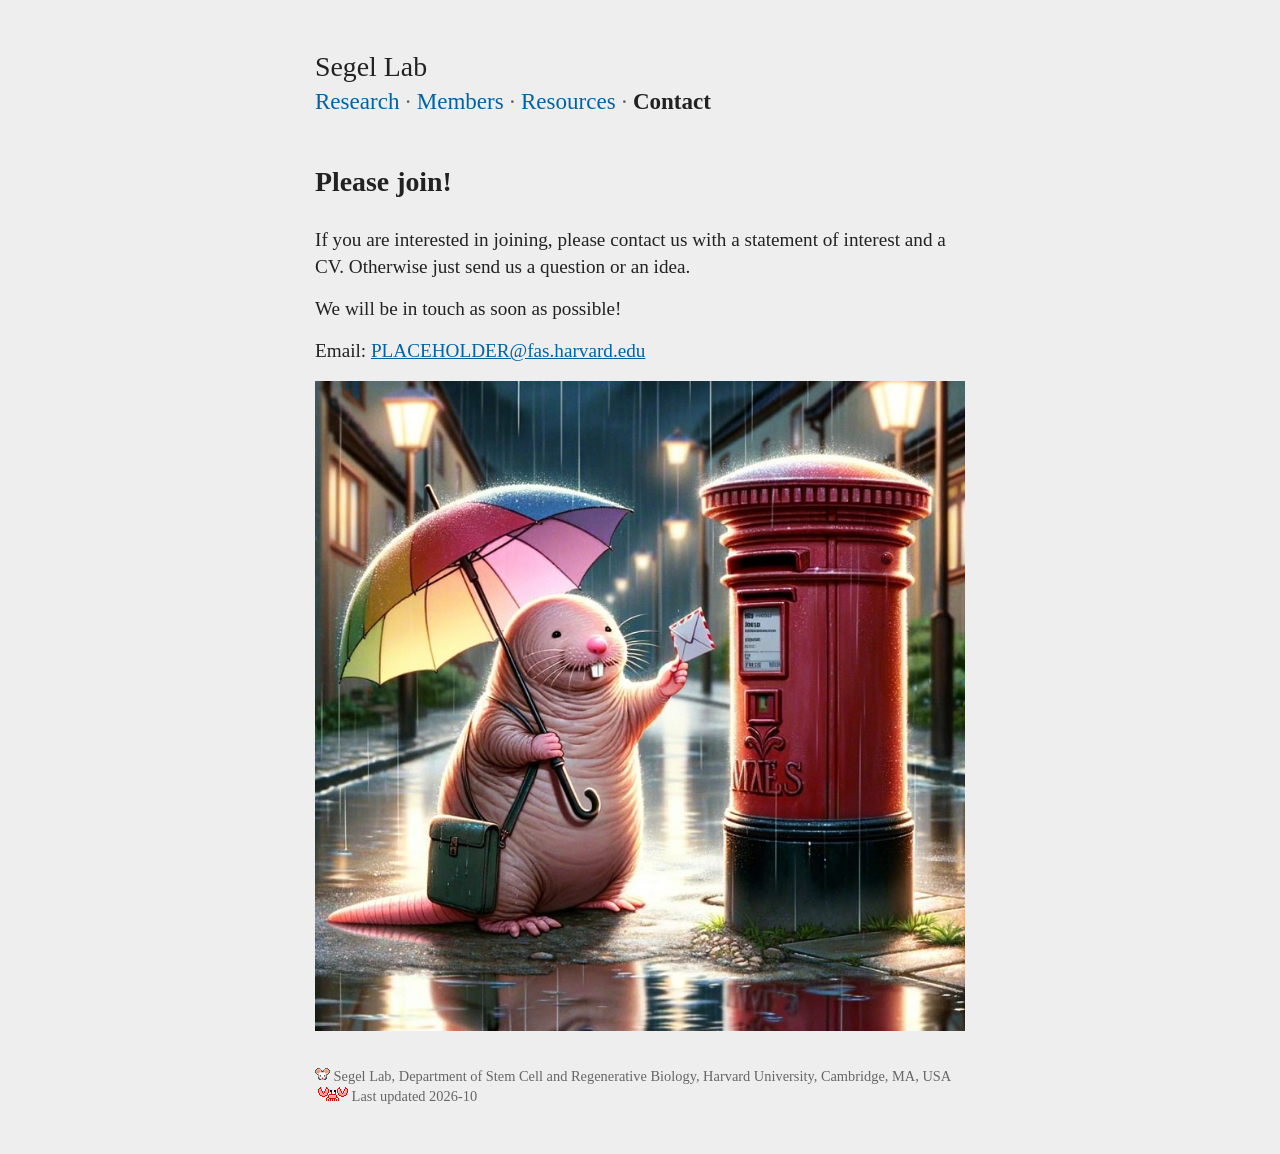
==== contact.html @ 834a5658 "the website" ====
<!doctype html>
<html lang="en">
<head>
<meta charset="utf-8">
<meta name="viewport" content="width=device-width, initial-scale=1">
<title>Contact — Segel Lab</title>
<meta name="description" content="Contact the Segel Lab, Department of Stem Cell and Regenerative Biology, Harvard University.">
<link rel="stylesheet" href="style.css">
<link rel="icon" href="img/favicon.svg" type="image/svg+xml">
</head>
<body>

<header>
  <a href="index.html" class="brand">Segel Lab</a>
  <nav>
    <ul>
      <li><a href="index.html">Research</a></li>
      <li><a href="members.html">Members</a></li>
      <li><a href="resources.html">Resources</a></li>
      <li><a href="contact.html" aria-current="page">Contact</a></li>
    </ul>
  </nav>
</header>

<h1>Please join!</h1>

<p>If you are interested in joining, please contact us with a statement of interest and a CV.
Otherwise just send us a question or an idea.</p>

<p>We will be in touch as soon as possible!</p>

<p>Email: <a href="mailto:PLACEHOLDER@fas.harvard.edu">PLACEHOLDER@fas.harvard.edu</a></p>

<figure>
  <img src="img/molerat-postbox.jpg" width="800" height="800" loading="lazy"
       alt="Anime-style illustration of a naked mole rat holding an umbrella and posting a letter into a postbox on a rainy suburban street.">
</figure>

<footer>
  <img src="img/mouse.gif" alt="" width="15" height="13">
  Segel Lab, Department of Stem Cell and Regenerative Biology, Harvard University,
  Cambridge, MA, USA<br>
  <img src="img/crab.gif" alt="" width="33" height="15">
  Last updated 2026-10
</footer>

</body>
</html>
---- style.css ----
html {
  -webkit-text-size-adjust: 100%;
  font-size: 120%;
}

:root {
  --font: Times New Roman, serif;

  --size-body: 1rem;
  --size-caption: 0.75rem;
  --size-h1: 1.45rem;
  --size-h2: 1.2rem;
  --size-h3: var(--size-body);

  --weight-bold: 700;

  --bg: #eee;
  --fg: #222;
  --link: #0063a6;
  --muted: #666;
  --visited: #941352;

  --leading-body: 1.4;
  --leading-snug: 1.3;
  --leading-tight: 1.2;

  --space-lg: 2.5rem;
  --space-md: 1.5rem;
  --space-sm: 0.8rem;
  --space-xs: 0.3rem;

  --measure: 650px;
}

body {
  background: var(--bg);
  color: var(--fg);
  font-family: var(--font);
  font-size: var(--size-body);
  line-height: var(--leading-body);
  margin: var(--space-lg) auto;
  max-width: var(--measure);
  overflow-wrap: break-word;
  padding: 0 var(--space-md);
}

h1 {
  font-size: var(--size-h1);
  line-height: var(--leading-tight);
  margin: 0 0 var(--space-md);
}

h2 {
  clear: both;
  font-size: var(--size-h2);
  line-height: var(--leading-tight);
  margin: var(--space-lg) 0 var(--space-sm);
}

h3 {
  clear: both;
  font-size: var(--size-h3);
  line-height: var(--leading-snug);
  margin: var(--space-md) 0 var(--space-xs);
}

p {
  margin: 0 0 var(--space-sm);
}

a {
  color: var(--link);
}

a:visited {
  color: var(--visited);
}

:focus-visible {
  outline: 2px solid var(--link);
  outline-offset: 2px;
}

img {
  height: auto;
  max-width: 100%;
}

figcaption {
  color: var(--muted);
  font-size: var(--size-caption);
}

header {
  margin-bottom: var(--space-lg);
}

.brand:link,
.brand:visited {
  color: var(--fg);
  font-size: var(--size-h1);
  text-decoration: none;
}

nav {
  font-size: var(--size-h2);
  line-height: var(--leading-snug);
}

nav ul {
  list-style: none;
  margin: 0;
  padding: 0;
}

nav li {
  display: inline;
}

nav li:not(:last-child)::after {
  color: var(--muted);
  content: " · ";
}

nav a {
  text-decoration: none;
}

nav a:hover {
  text-decoration: underline;
}

nav [aria-current="page"] {
  color: var(--fg);
  font-weight: var(--weight-bold);
}

figure {
  margin: 0 0 var(--space-md);
}

.cam video {
  aspect-ratio: 16 / 9;
  display: block;
  width: 100%;
}

.cam-still {
  display: none;
}

.member {
  clear: both;
  display: flow-root;
  margin-bottom: var(--space-lg);
}

.member img {
  aspect-ratio: 4 / 5;
  float: right;
  margin-left: var(--space-md);
  object-fit: cover;
  width: 8rem;
}

.member h2 {
  clear: none;
  margin-top: 0;
}

section figure {
  float: right;
  margin: 0 0 var(--space-sm) var(--space-md);
  width: 30%;
}

section figure img {
  width: 100%;
}

footer {
  clear: both;
  color: var(--muted);
  font-size: var(--size-caption);
  line-height: var(--leading-snug);
}

@media (prefers-reduced-motion: reduce) {
  .cam video {
    display: none;
  }

  .cam-still {
    display: block;
  }
}

@media (max-width: 30rem) {
  .member img {
    float: none;
    margin: 0 0 var(--space-sm);
  }

  section figure {
    float: none;
    margin: 0 0 var(--space-sm);
    width: 100%;
  }
}
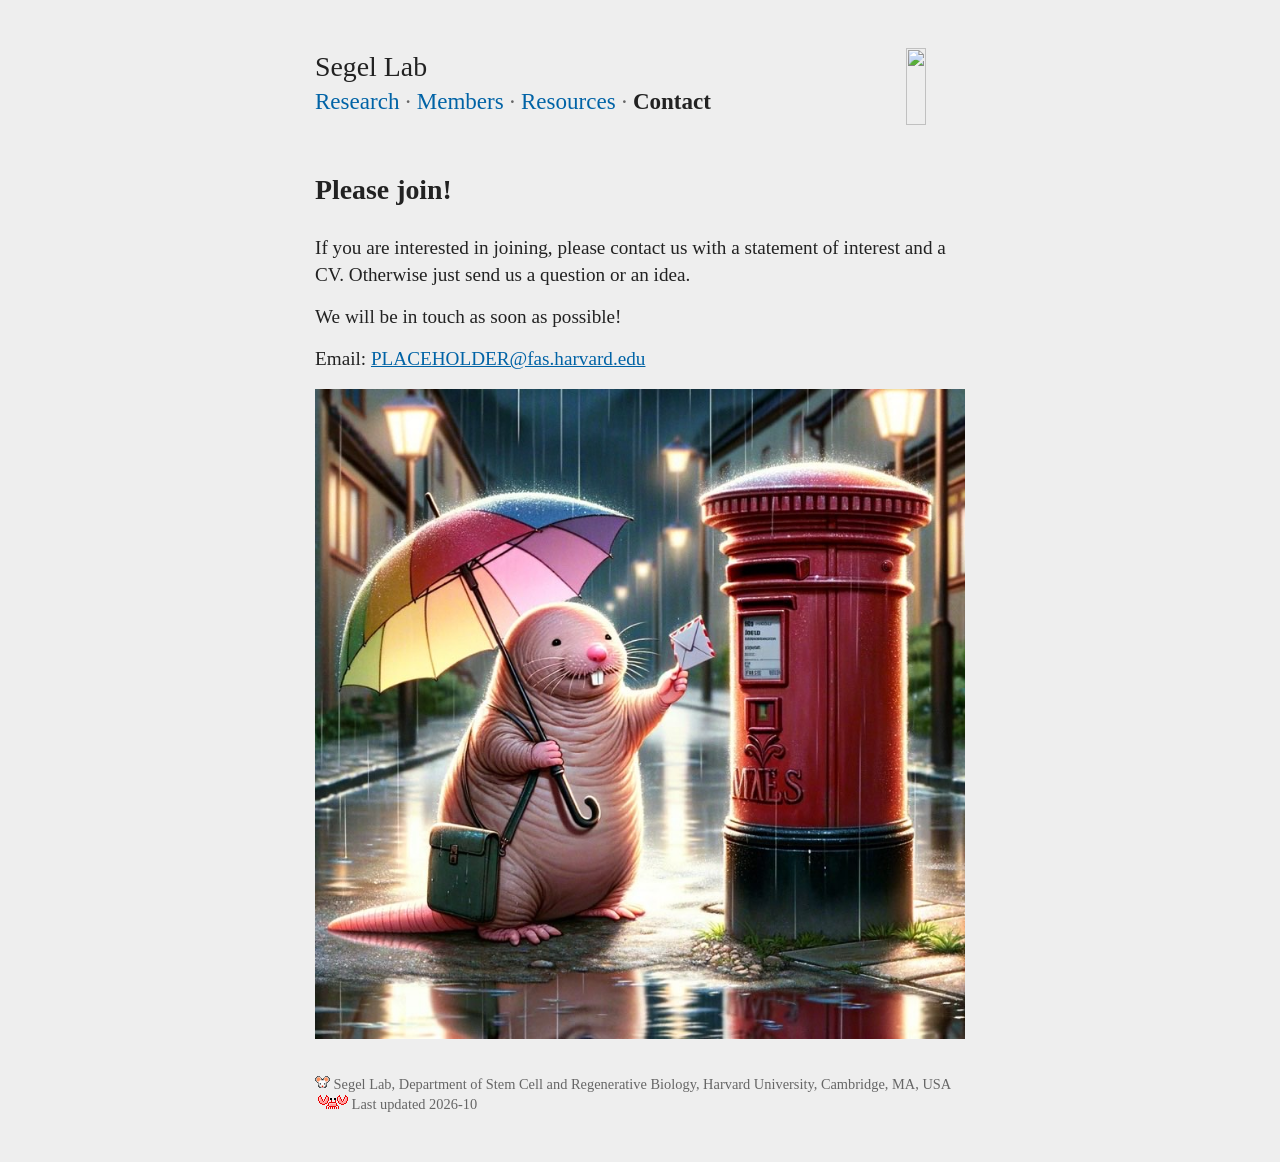
==== commit 92edab09: "add gif" ====
--- a/contact.html
+++ b/contact.html
@@ -11,6 +11,7 @@
 <body>
 
 <header>
+  <img class="dna" src="img/dna.gif" alt="" width="92" height="120">
   <a href="index.html" class="brand">Segel Lab</a>
   <nav>
     <ul>
--- a/style.css
+++ b/style.css
@@ -92,7 +92,14 @@
 }
 
 header {
+  display: flow-root;
   margin-bottom: var(--space-lg);
+}
+
+.dna {
+  float: right;
+  height: 4rem;
+  width: auto;
 }
 
 .brand:link,
@@ -193,6 +200,10 @@
   .cam-still {
     display: block;
   }
+
+  .dna {
+    display: none;
+  }
 }
 
 @media (max-width: 30rem) {
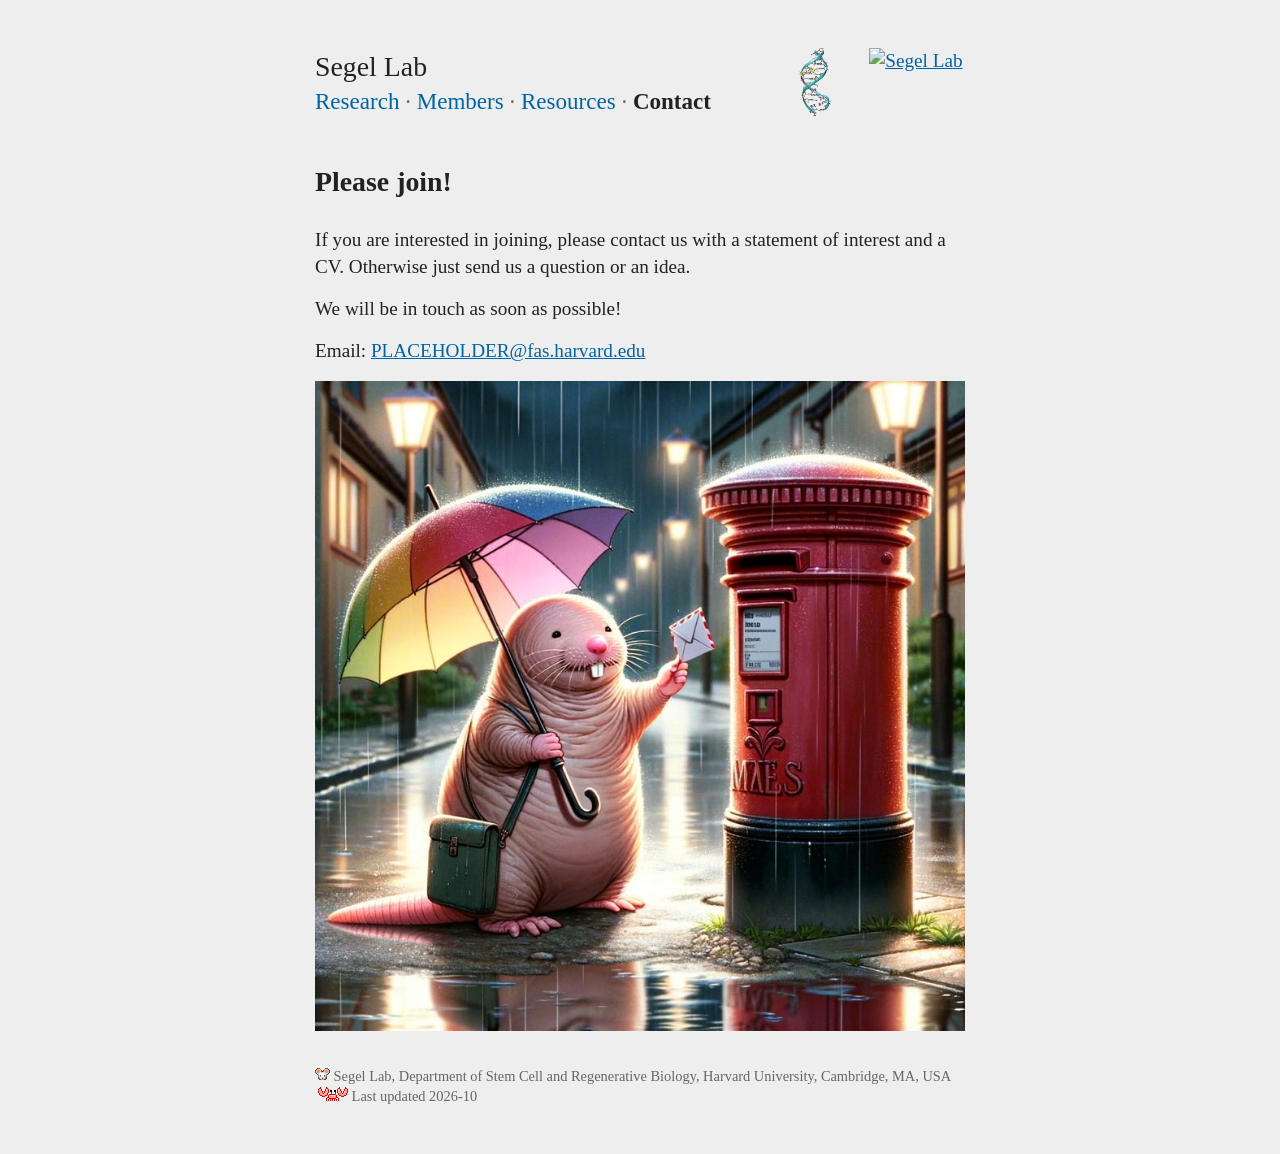
==== commit f5929884: "add favicon and logo" ====
--- a/contact.html
+++ b/contact.html
@@ -6,21 +6,25 @@
 <title>Contact — Segel Lab</title>
 <meta name="description" content="Contact the Segel Lab, Department of Stem Cell and Regenerative Biology, Harvard University.">
 <link rel="stylesheet" href="style.css">
-<link rel="icon" href="img/favicon.svg" type="image/svg+xml">
+<link rel="icon" href="img/favicon.png" type="image/png">
+<link rel="apple-touch-icon" href="img/favicon.png">
 </head>
 <body>
 
 <header>
+  <div class="title">
+    <a href="index.html" class="brand">Segel Lab</a>
+    <nav>
+      <ul>
+        <li><a href="index.html">Research</a></li>
+        <li><a href="members.html">Members</a></li>
+        <li><a href="resources.html">Resources</a></li>
+        <li><a href="contact.html" aria-current="page">Contact</a></li>
+      </ul>
+    </nav>
+  </div>
   <img class="dna" src="img/dna.gif" alt="" width="92" height="120">
-  <a href="index.html" class="brand">Segel Lab</a>
-  <nav>
-    <ul>
-      <li><a href="index.html">Research</a></li>
-      <li><a href="members.html">Members</a></li>
-      <li><a href="resources.html">Resources</a></li>
-      <li><a href="contact.html" aria-current="page">Contact</a></li>
-    </ul>
-  </nav>
+  <a href="index.html" class="logo"><img src="img/logo.png" alt="Segel Lab" width="500" height="360"></a>
 </header>
 
 <h1>Please join!</h1>
--- a/style.css
+++ b/style.css
@@ -92,14 +92,14 @@
 }
 
 header {
-  display: flow-root;
+  align-items: center;
+  display: flex;
+  gap: var(--space-md);
   margin-bottom: var(--space-lg);
 }
 
-.dna {
-  float: right;
-  height: 4rem;
-  width: auto;
+.title {
+  margin-right: auto;
 }
 
 .brand:link,
@@ -107,6 +107,15 @@
   color: var(--fg);
   font-size: var(--size-h1);
   text-decoration: none;
+}
+
+.dna,
+.logo img {
+  display: block;
+  height: calc(
+    var(--size-h1) * var(--leading-body) + var(--size-h2) * var(--leading-snug)
+  );
+  width: auto;
 }
 
 nav {
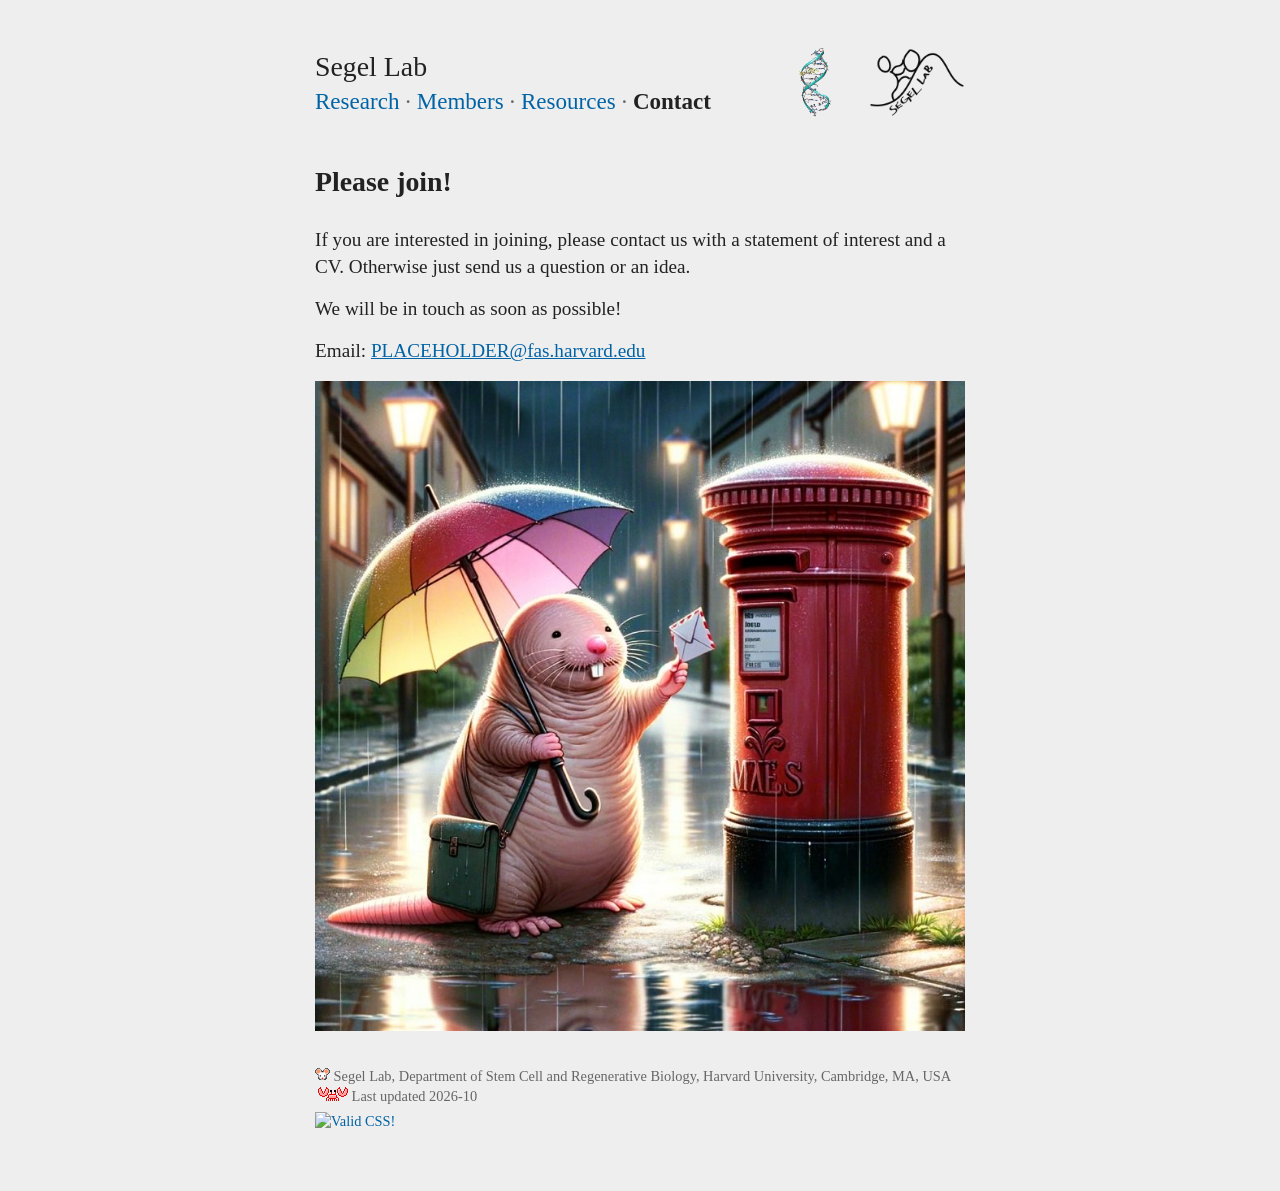
==== commit 901d2e34: "add css badge" ====
--- a/contact.html
+++ b/contact.html
@@ -47,6 +47,8 @@
   Cambridge, MA, USA<br>
   <img src="img/crab.gif" alt="" width="33" height="15">
   Last updated 2026-10
+  <br>
+  <a href="https://jigsaw.w3.org/css-validator/check/referer"><img class="badge" src="https://jigsaw.w3.org/css-validator/images/vcss" alt="Valid CSS!" width="88" height="31"></a>
 </footer>
 
 </body>
--- a/style.css
+++ b/style.css
@@ -155,7 +155,7 @@
   margin: 0 0 var(--space-md);
 }
 
-.cam video {
+.cam-loop {
   aspect-ratio: 16 / 9;
   display: block;
   width: 100%;
@@ -194,6 +194,11 @@
   width: 100%;
 }
 
+.badge {
+  display: inline-block;
+  margin-top: var(--space-xs);
+}
+
 footer {
   clear: both;
   color: var(--muted);
@@ -202,7 +207,7 @@
 }
 
 @media (prefers-reduced-motion: reduce) {
-  .cam video {
+  .cam-loop {
     display: none;
   }
 
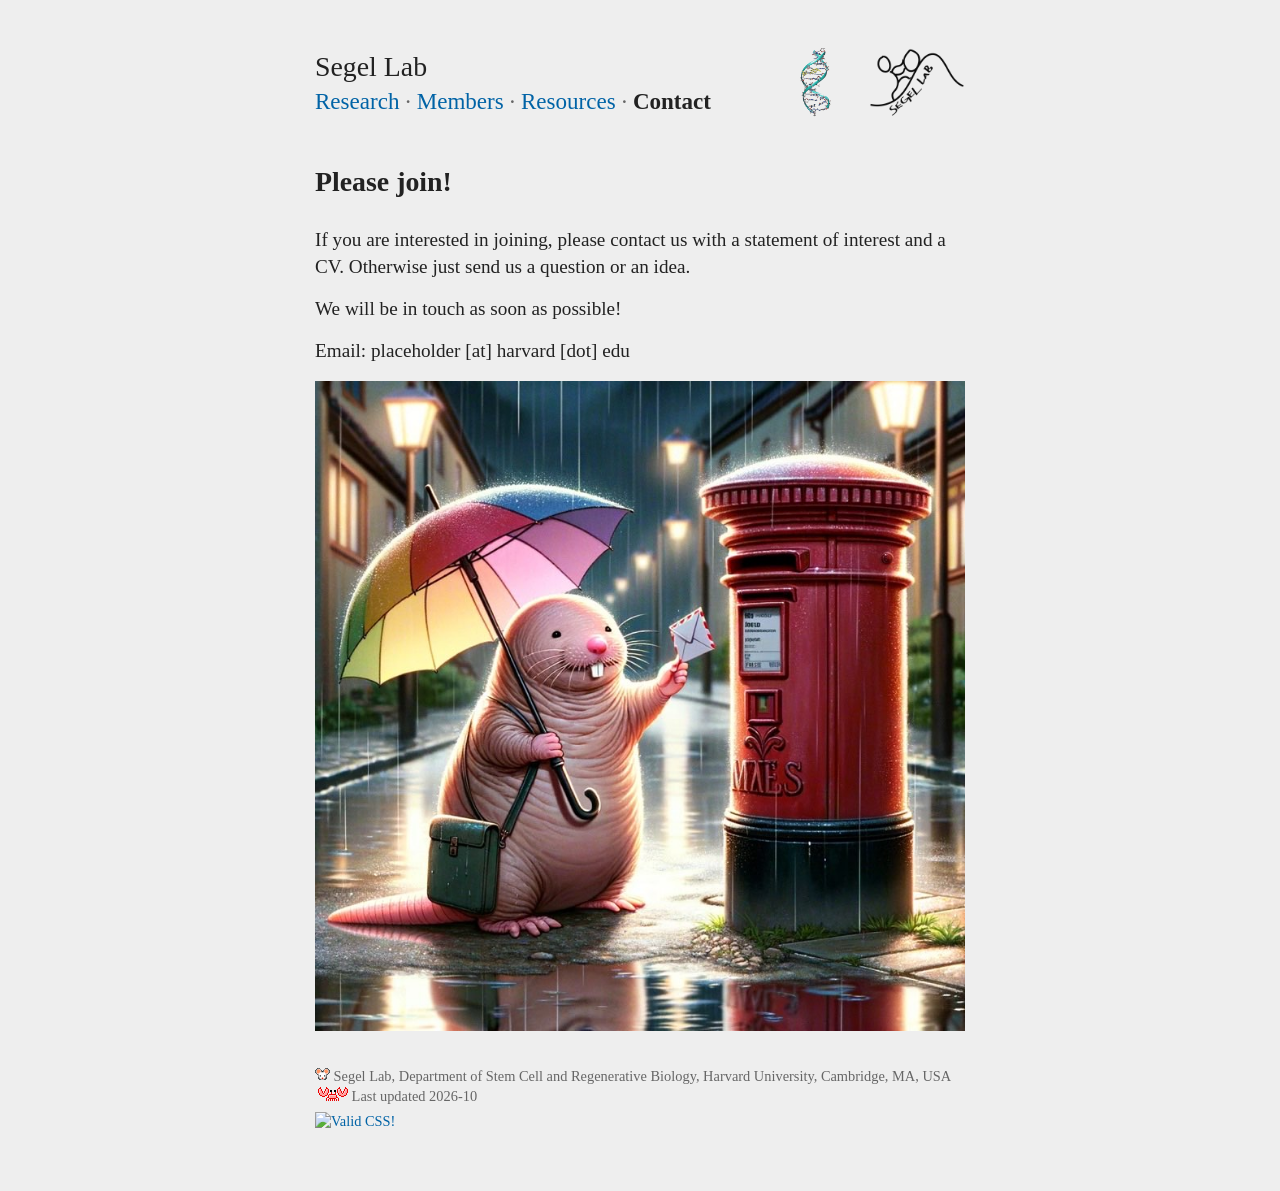
==== commit 8d416045: "change placeholder email to plain text" ====
--- a/contact.html
+++ b/contact.html
@@ -1,55 +1,72 @@
 <!doctype html>
 <html lang="en">
-<head>
-<meta charset="utf-8">
-<meta name="viewport" content="width=device-width, initial-scale=1">
-<title>Contact — Segel Lab</title>
-<meta name="description" content="Contact the Segel Lab, Department of Stem Cell and Regenerative Biology, Harvard University.">
-<link rel="stylesheet" href="style.css">
-<link rel="icon" href="img/favicon.png" type="image/png">
-<link rel="apple-touch-icon" href="img/favicon.png">
-</head>
-<body>
+  <head>
+    <meta charset="utf-8" />
+    <meta name="viewport" content="width=device-width, initial-scale=1" />
+    <title>Contact — Segel Lab</title>
+    <meta
+      name="description"
+      content="Contact the Segel Lab, Department of Stem Cell and Regenerative Biology, Harvard University."
+    />
+    <link rel="stylesheet" href="style.css" />
+    <link rel="icon" href="img/favicon.png" type="image/png" />
+    <link rel="apple-touch-icon" href="img/favicon.png" />
+  </head>
+  <body>
+    <header>
+      <div class="title">
+        <a href="index.html" class="brand">Segel Lab</a>
+        <nav>
+          <ul>
+            <li><a href="index.html">Research</a></li>
+            <li><a href="members.html">Members</a></li>
+            <li><a href="resources.html">Resources</a></li>
+            <li><a href="contact.html" aria-current="page">Contact</a></li>
+          </ul>
+        </nav>
+      </div>
+      <img class="dna" src="img/dna.gif" alt="" width="92" height="120" />
+      <a href="index.html" class="logo"
+        ><img src="img/logo.png" alt="Segel Lab" width="500" height="360"
+      /></a>
+    </header>
 
-<header>
-  <div class="title">
-    <a href="index.html" class="brand">Segel Lab</a>
-    <nav>
-      <ul>
-        <li><a href="index.html">Research</a></li>
-        <li><a href="members.html">Members</a></li>
-        <li><a href="resources.html">Resources</a></li>
-        <li><a href="contact.html" aria-current="page">Contact</a></li>
-      </ul>
-    </nav>
-  </div>
-  <img class="dna" src="img/dna.gif" alt="" width="92" height="120">
-  <a href="index.html" class="logo"><img src="img/logo.png" alt="Segel Lab" width="500" height="360"></a>
-</header>
+    <h1>Please join!</h1>
 
-<h1>Please join!</h1>
+    <p>
+      If you are interested in joining, please contact us with a statement of
+      interest and a CV. Otherwise just send us a question or an idea.
+    </p>
 
-<p>If you are interested in joining, please contact us with a statement of interest and a CV.
-Otherwise just send us a question or an idea.</p>
+    <p>We will be in touch as soon as possible!</p>
 
-<p>We will be in touch as soon as possible!</p>
+    <p>Email: placeholder [at] harvard [dot] edu</p>
 
-<p>Email: <a href="mailto:PLACEHOLDER@fas.harvard.edu">PLACEHOLDER@fas.harvard.edu</a></p>
+    <figure>
+      <img
+        src="img/molerat-postbox.jpg"
+        width="800"
+        height="800"
+        loading="lazy"
+        alt="Anime-style illustration of a naked mole rat holding an umbrella and posting a letter into a postbox on a rainy suburban street."
+      />
+    </figure>
 
-<figure>
-  <img src="img/molerat-postbox.jpg" width="800" height="800" loading="lazy"
-       alt="Anime-style illustration of a naked mole rat holding an umbrella and posting a letter into a postbox on a rainy suburban street.">
-</figure>
-
-<footer>
-  <img src="img/mouse.gif" alt="" width="15" height="13">
-  Segel Lab, Department of Stem Cell and Regenerative Biology, Harvard University,
-  Cambridge, MA, USA<br>
-  <img src="img/crab.gif" alt="" width="33" height="15">
-  Last updated 2026-10
-  <br>
-  <a href="https://jigsaw.w3.org/css-validator/check/referer"><img class="badge" src="https://jigsaw.w3.org/css-validator/images/vcss" alt="Valid CSS!" width="88" height="31"></a>
-</footer>
-
-</body>
+    <footer>
+      <img src="img/mouse.gif" alt="" width="15" height="13" />
+      Segel Lab, Department of Stem Cell and Regenerative Biology, Harvard
+      University, Cambridge, MA, USA<br />
+      <img src="img/crab.gif" alt="" width="33" height="15" />
+      Last updated 2026-10
+      <br />
+      <a href="https://jigsaw.w3.org/css-validator/check/referer"
+        ><img
+          class="badge"
+          src="https://jigsaw.w3.org/css-validator/images/vcss"
+          alt="Valid CSS!"
+          width="88"
+          height="31"
+      /></a>
+    </footer>
+  </body>
 </html>
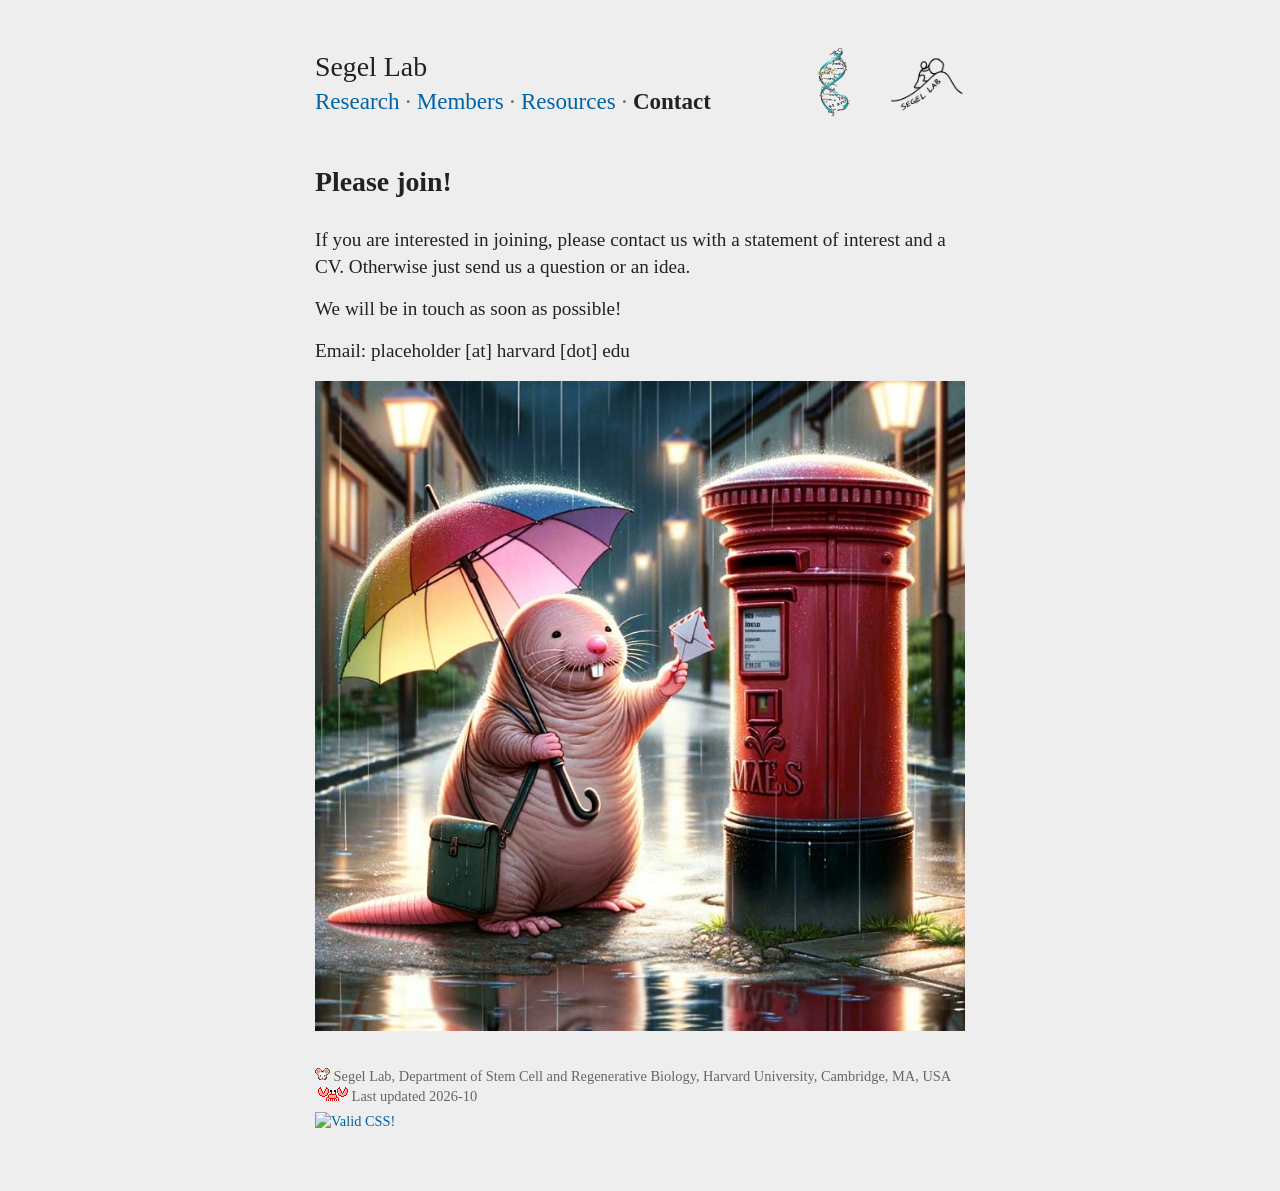
==== commit de647413: "animated logo" ====
--- a/contact.html
+++ b/contact.html
@@ -13,23 +13,21 @@
     <link rel="apple-touch-icon" href="img/favicon.png" />
   </head>
   <body>
-    <header>
-      <div class="title">
-        <a href="index.html" class="brand">Segel Lab</a>
-        <nav>
-          <ul>
-            <li><a href="index.html">Research</a></li>
-            <li><a href="members.html">Members</a></li>
-            <li><a href="resources.html">Resources</a></li>
-            <li><a href="contact.html" aria-current="page">Contact</a></li>
-          </ul>
-        </nav>
-      </div>
-      <img class="dna" src="img/dna.gif" alt="" width="92" height="120" />
-      <a href="index.html" class="logo"
-        ><img src="img/logo.png" alt="Segel Lab" width="500" height="360"
-      /></a>
-    </header>
+<header>
+  <a href="index.html" class="brand">Segel Lab</a>
+  <div class="marks">
+    <img class="dna" src="img/dna.gif" alt="" width="92" height="120">
+    <a href="index.html" class="logo"><img src="img/segel-lab-animation.gif" alt="Segel Lab" width="180" height="160"></a>
+  </div>
+      <nav>
+        <ul>
+          <li><a href="index.html">Research</a></li>
+          <li><a href="members.html">Members</a></li>
+          <li><a href="resources.html">Resources</a></li>
+          <li><a href="contact.html" aria-current="page">Contact</a></li>
+        </ul>
+      </nav>
+</header>
 
     <h1>Please join!</h1>
 
--- a/style.css
+++ b/style.css
@@ -93,13 +93,22 @@
 
 header {
   align-items: center;
+  column-gap: var(--space-md);
+  display: grid;
+  grid-template-columns: 1fr auto;
+  margin-bottom: var(--space-lg);
+}
+
+.brand {
+  grid-column: 1;
+  grid-row: 1;
+}
+
+.marks {
   display: flex;
   gap: var(--space-md);
-  margin-bottom: var(--space-lg);
-}
-
-.title {
-  margin-right: auto;
+  grid-column: 2;
+  grid-row: 1 / 3;
 }
 
 .brand:link,
@@ -112,6 +121,7 @@
 .dna,
 .logo img {
   display: block;
+  flex-shrink: 0;
   height: calc(
     var(--size-h1) * var(--leading-body) + var(--size-h2) * var(--leading-snug)
   );
@@ -120,6 +130,8 @@
 
 nav {
   font-size: var(--size-h2);
+  grid-column: 1;
+  grid-row: 2;
   line-height: var(--leading-snug);
 }
 
@@ -221,6 +233,27 @@
 }
 
 @media (max-width: 30rem) {
+  header {
+    grid-template-columns: 1fr;
+    row-gap: var(--space-sm);
+  }
+
+  .marks {
+    grid-column: 1;
+    grid-row: 2;
+  }
+
+  nav {
+    font-size: var(--size-caption);
+    grid-column: 1;
+    grid-row: 3;
+  }
+
+  nav a {
+    display: inline-block;
+    padding: var(--space-xs) 0;
+  }
+
   .member img {
     float: none;
     margin: 0 0 var(--space-sm);
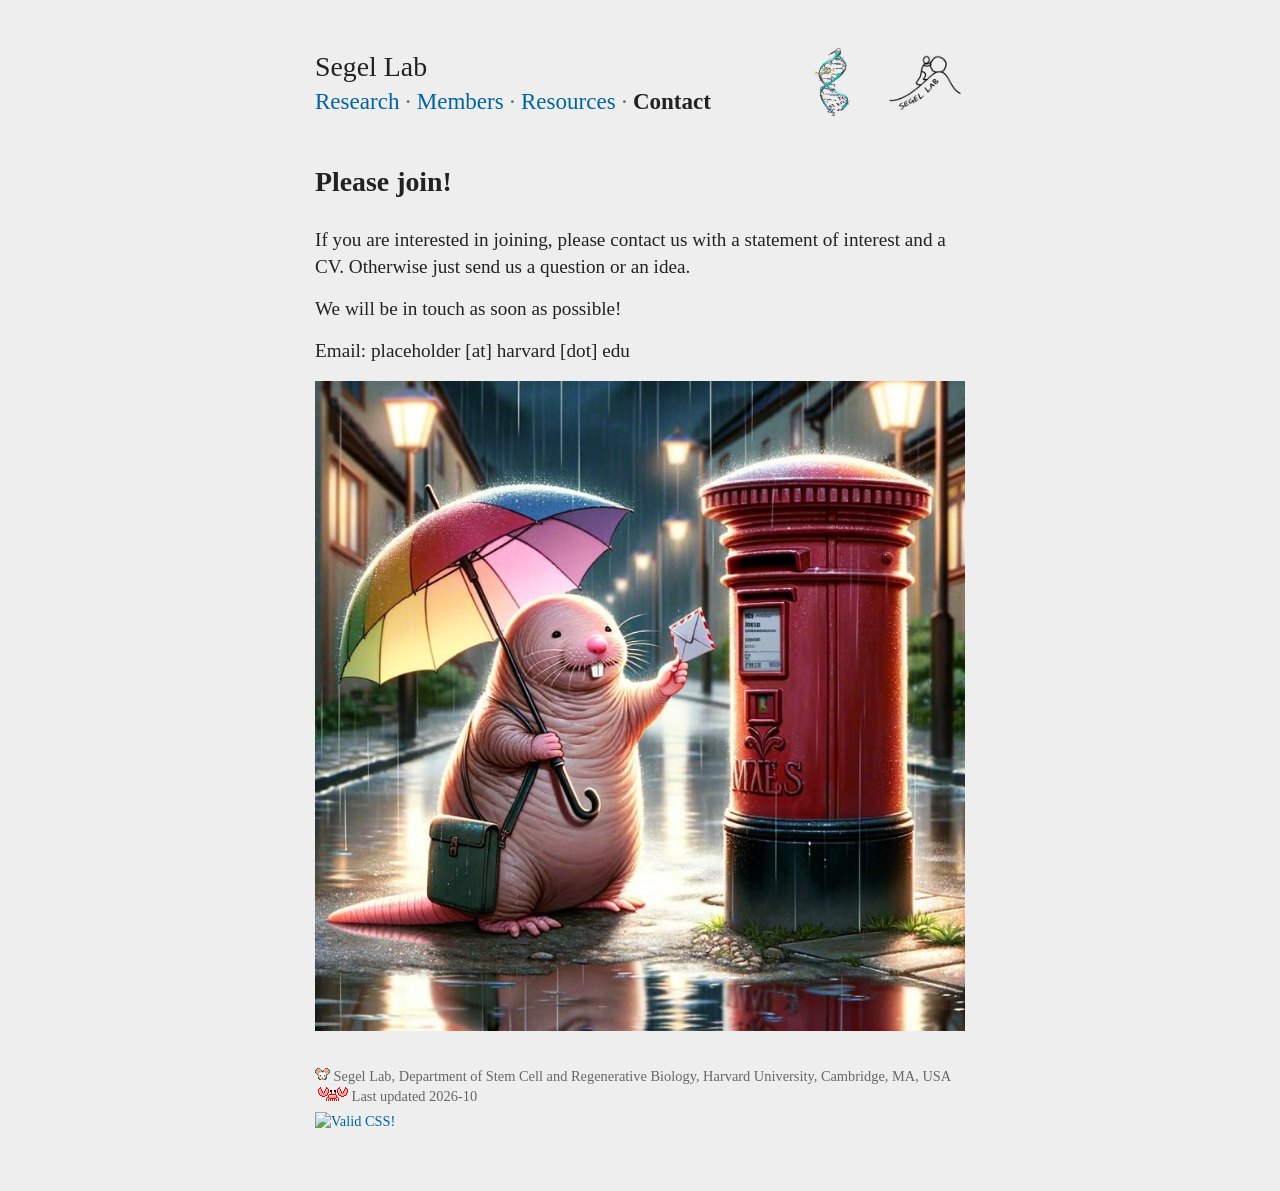
==== commit f23e7271: "add preview image" ====
--- a/contact.html
+++ b/contact.html
@@ -8,17 +8,24 @@
       name="description"
       content="Contact the Segel Lab, Department of Stem Cell and Regenerative Biology, Harvard University."
     />
+    <meta property="og:image" content="https://segel.group/img/og-logo.png" />
     <link rel="stylesheet" href="style.css" />
     <link rel="icon" href="img/favicon.png" type="image/png" />
     <link rel="apple-touch-icon" href="img/favicon.png" />
   </head>
   <body>
-<header>
-  <a href="index.html" class="brand">Segel Lab</a>
-  <div class="marks">
-    <img class="dna" src="img/dna.gif" alt="" width="92" height="120">
-    <a href="index.html" class="logo"><img src="img/segel-lab-animation.gif" alt="Segel Lab" width="180" height="160"></a>
-  </div>
+    <header>
+      <a href="index.html" class="brand">Segel Lab</a>
+      <div class="marks">
+        <img class="dna" src="img/dna.gif" alt="" width="92" height="120" />
+        <a href="index.html" class="logo"
+          ><img
+            src="img/segel-lab-animation.gif"
+            alt="Segel Lab"
+            width="180"
+            height="160"
+        /></a>
+      </div>
       <nav>
         <ul>
           <li><a href="index.html">Research</a></li>
@@ -27,7 +34,7 @@
           <li><a href="contact.html" aria-current="page">Contact</a></li>
         </ul>
       </nav>
-</header>
+    </header>
 
     <h1>Please join!</h1>
 
